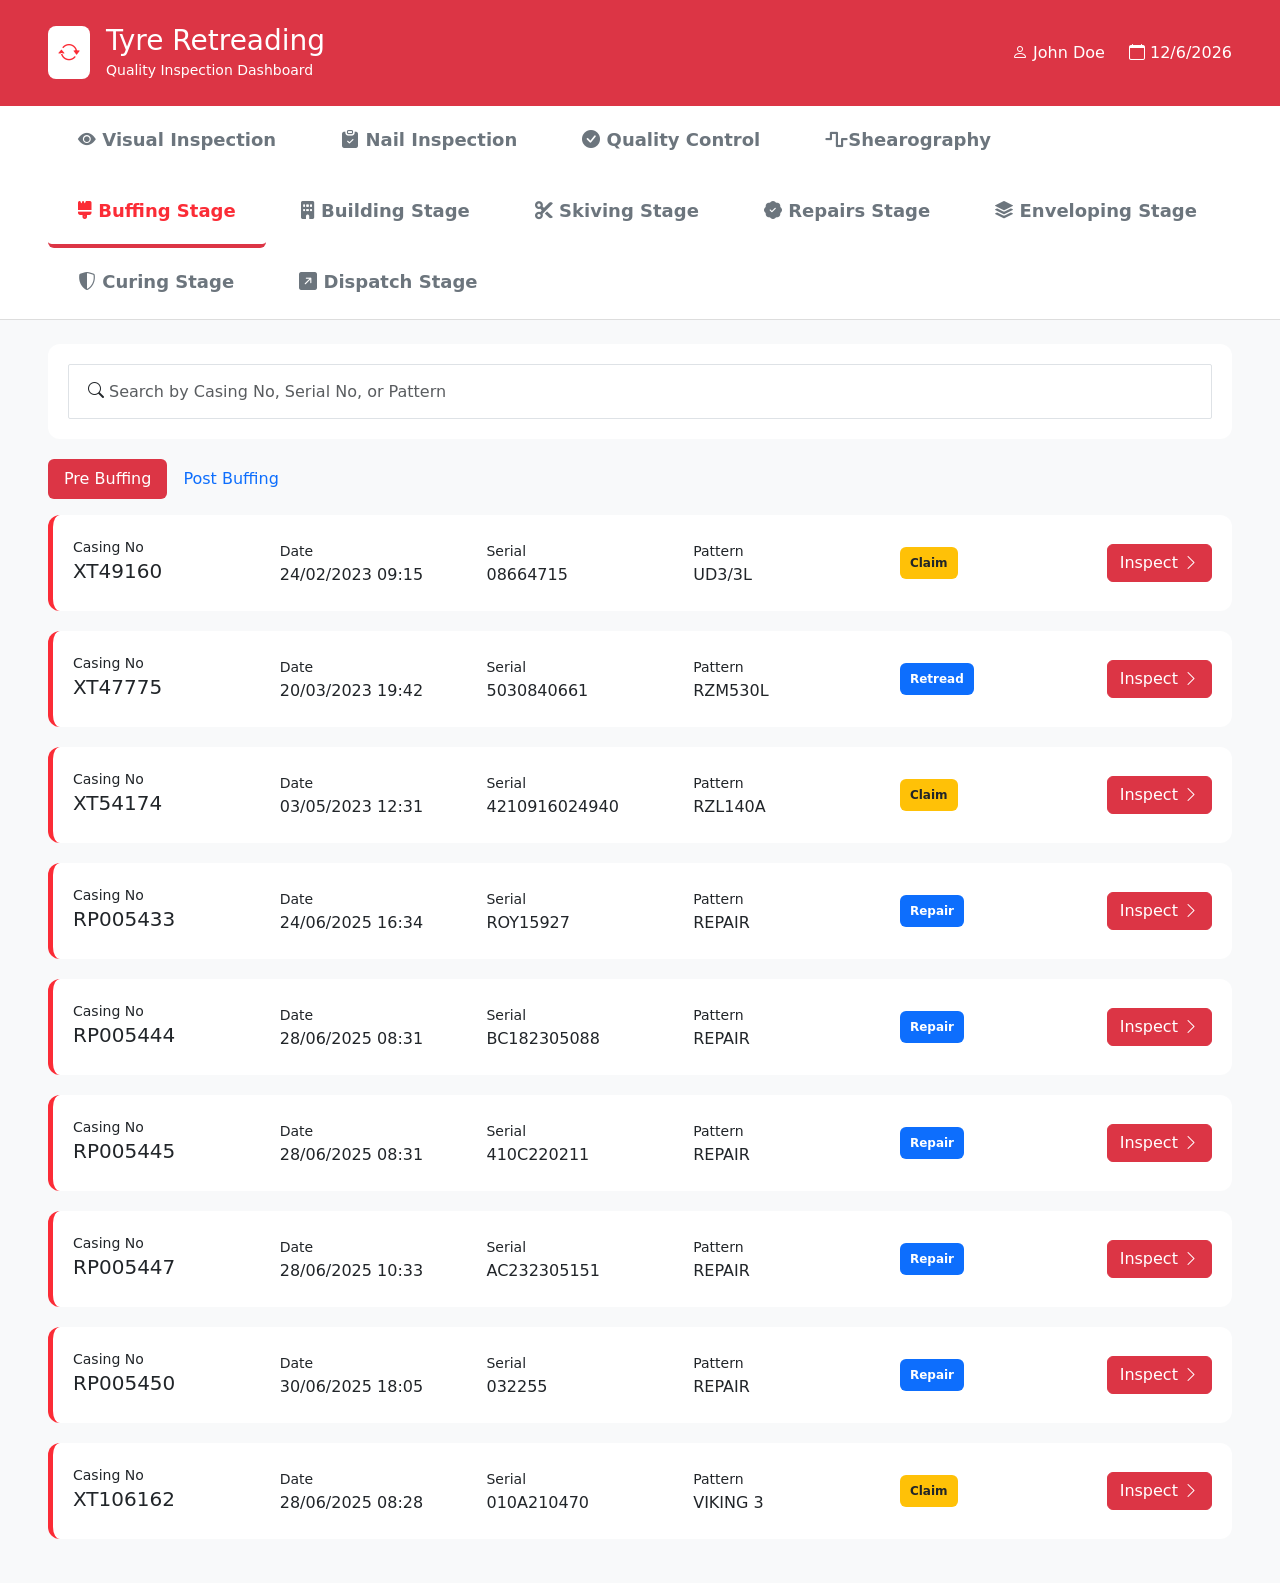
==== buffingStage.html @ 551306a9 "1st commit initiated" ====
<!DOCTYPE html>
<html lang="en">
  <head>
    <meta charset="UTF-8" />
    <meta name="viewport" content="width=device-width, initial-scale=1.0" />
    <title>Tyre Inspection Dashboard</title>
    <!-- Bootstrap 5.3 -->
    <link
      href="https://cdn.jsdelivr.net/npm/bootstrap@5.3.2/dist/css/bootstrap.min.css"
      rel="stylesheet"
    />

    <!-- Bootstrap Icons -->
    <link
      href="https://cdn.jsdelivr.net/npm/bootstrap-icons/font/bootstrap-icons.css"
      rel="stylesheet"
    />
    <!--Font Awesome-->
    <link
      rel="stylesheet"
      href="https://cdnjs.cloudflare.com/ajax/libs/font-awesome/6.5.1/css/all.min.css"
      integrity="sha512-..."
      crossorigin="anonymous"
      referrerpolicy="no-referrer"
    />

    <!-- Custom CSS -->
    <link rel="stylesheet" href="style.css" />
    <link rel="stylesheet" href="buffingStage.css" />
    <link rel="stylesheet" href="postBuffing.css" />
  </head>

  <body>
    <!-- HEADER -->
    <div class="header">
      <div
        class="container-fluid px-5 py-4 d-flex justify-content-between align-items-center"
      >
        <div class="d-flex align-items-center gap-3">
          <div class="logo-box">
            <i class="bi bi-arrow-repeat"></i>
          </div>
          <div>
            <h3 class="mb-0">Tyre Retreading</h3>
            <small>Quality Inspection Dashboard</small>
          </div>
        </div>

        <div class="d-flex gap-4">
          <div><i class="bi bi-person"></i> John Doe</div>
          <div><i class="bi bi-calendar"></i> <span id="today"></span></div>
        </div>
      </div>
    </div>

    <!-- TABS -->
    <div class="tabs">
      <div class="container-fluid px-5">
        <a class="btn tab-btn" href="index.html" onclick="switchTab('visual')">
          <i class="bi bi-eye-fill"></i> Visual Inspection
        </a>
        <a
          class="btn tab-btn"
          href="nailInspection.html"
          onclick="switchTab('nail')"
        >
          <i class="bi bi-clipboard-check-fill"></i> Nail Inspection
        </a>
        <a
          class="btn tab-btn"
          href="qualityControl.html"
          onclick="switchTab('qc')"
        >
          <i class="bi bi-check-circle-fill"></i> Quality Control
        </a>
        <a
          class="btn tab-btn"
          href="shearography.html"
          onclick="switchTab('qc')"
        >
          <i class="fa-solid fa-wave-square"></i>Shearography
        </a>
        <a
          class="btn tab-btn active"
          href="buffingStage.html"
          onclick="switchTab('qc')"
        >
          <i class="fa-solid fa-brush"></i> Buffing Stage
        </a>
        <a
          class="btn tab-btn"
          href="buildingstage.html"
          onclick="switchTab('qc')"
        >
          <i class="fa-solid fa-building"></i> Building Stage
        </a>
        <a class="btn tab-btn" href="skiving.html" onclick="switchTab('qc')">
          <i class="fa-solid fa-scissors"></i>
          Skiving Stage
        </a>
        <a class="btn tab-btn" href="repair.html" onclick="switchTab('qc')">
          <i class="bi bi-patch-check-fill"></i> Repairs Stage
        </a>
        <a class="btn tab-btn" href="" onclick="switchTab('qc')">
          <i class="bi bi-stack"></i> Enveloping Stage
        </a>
        <a class="btn tab-btn" href="" onclick="switchTab('qc')">
          <i class="bi bi-shield-shaded"></i> Curing Stage
        </a>
        <a class="btn tab-btn" href="" onclick="switchTab('qc')">
          <i class="bi bi-arrow-up-right-square-fill"></i> Dispatch Stage
        </a>
      </div>
    </div>

    <!-- CONTENT -->
    <div class="container-fluid px-5 py-4">
      <!-- VISUAL TAB -->
      <div id="visualTab">
        <div class="search-box">
          <i class="bi bi-search"></i>
          <input
            type="text"
            class="form-control"
            id="searchInput"
            placeholder="Search by Casing No, Serial No, or Pattern"
          />
        </div>
        <!-- Tab pre & post -->
        <ul class="nav nav-pills mb-3" id="pills-tab" role="tablist">
          <li class="nav-item" role="presentation">
            <button
              class="nav-link active btn-pre"
              id="pills-home-tab"
              data-bs-toggle="pill"
              data-bs-target="#pills-home"
              type="button"
              role="tab"
              aria-controls="pills-home"
              aria-selected="true"
            >
              Pre Buffing
            </button>
          </li>
          <li class="nav-item" role="presentation">
            <button
              class="nav-link btn-post"
              id="pills-profile-tab"
              data-bs-toggle="pill"
              data-bs-target="#pills-profile"
              type="button"
              role="tab"
              aria-controls="pills-profile"
              aria-selected="false"
            >
              Post Buffing
            </button>
          </li>
        </ul>
        <div class="tab-content" id="pills-tabContent">
          <div
            class="tab-pane fade show active"
            id="pills-home"
            role="tabpanel"
            aria-labelledby="pills-home-tab"
            tabindex="0"
          >
            <div id="inspectionList"></div>
          </div>
          <div
            class="tab-pane fade"
            id="pills-profile"
            role="tabpanel"
            aria-labelledby="pills-profile-tab"
            tabindex="0"
          >
            <div id="postBuffingList"></div>
          </div>
        </div>
      </div>

      <!-- NAIL TAB -->
      <div id="nailTab" class="empty-tab d-none">
        <i class="bi bi-clipboard-check"></i>
        <p>No items pending nail inspection</p>
      </div>

      <!-- QC TAB -->
      <div id="qcTab" class="empty-tab d-none">
        <i class="bi bi-check-circle"></i>
        <p>No items pending quality control</p>
      </div>
    </div>

    <!-- MODAL pree -->
    <div class="modal fade" id="approvalModal" tabindex="-1">
      <div class="modal-dialog modal-xl modal-dialog-centered">
        <div class="modal-content prebuffer-modal">
          <!-- HEADER -->
          <div class="modal-header bg-danger text-white">
            <h4 class="modal-title">
              PRE BUFFING - APPROVAL
            </h4>
          </div>
          <div class="modal-body">
            <div class="modal-info">
              <div>
                <small>Production No</small>
                <h5 id="modalCasing"></h5>
              </div>
              <div>
                <small>Serial No</small>
                <h5 id="modalSerial"></h5>
              </div>
              <div>
                <small>Staff</small>
                <h5>John Doe</h5>
              </div>
            </div>
            <!--body-->
            <div class="container p-2">
              <div class="container-fluid p-1">
                <div class="row g-2">
                  <!-- LEFT PANEL -->
                  <div class="col-md-4">
                    <div class="panel-box">
                      <div class="panel-header">MATERIAL AVAILABILITY</div>

                      <div class="panel-body">
                        <div
                          class="d-flex justify-content-between align-items-center mb-2"
                        >
                          <span><b>Total KGs</b></span>
                          <span class="value-box text-danger">4,584.95</span>
                        </div>

                        <div
                          class="d-flex justify-content-between align-items-center mb-3"
                        >
                          <span><b>Approx. Casings</b></span>
                          <span class="value-box text-danger">371</span>
                        </div>

                        <div class="small-text">
                          Casing Rubber (KG) = 12.38
                          <br />
                          <em
                            >* Casing count estimated with a circumference of
                            3,000</em
                          >
                        </div>
                      </div>
                    </div>
                  </div>

                  <!-- CENTER PANEL -->
                  <div class="col-md-4">
                    <div
                      class="panel-box h-100 d-flex flex-column justify-content-between"
                    >
                      <div class="panel-body">
                        <div class="record-box">
                          <div class="record-header">Record [1 of 1]</div>
                          <div class="record-item">
                            <b>Casing Size:</b> 315/80 R 22.5
                          </div>
                          <div class="record-item"><b>Make:</b> ETERNITY</div>
                          <div class="record-item"><b>Model:</b> EXD670</div>
                          <div class="record-item"><b>Brand:</b> RUZI</div>
                          <div class="record-item"><b>Pattern:</b> RZM530L</div>
                          <div class="record-item"><b>Width:</b> 242</div>
                        </div>
                      </div>
                    </div>
                  </div>
                  <!-- RIGHT PANEL -->
                  <div class="col-md-4">
                    <div
                      class="panel-box h-100 d-flex flex-column justify-content-between"
                    >
                      <div class="panel-body">
                        <div class="suggest text-danger mb-2">
                          <i class="bi bi-plus-square"></i> Suggest NEW pattern
                        </div>

                        <div class="mb-2">
                          <label class="form-label">PATTERN</label>
                          <select class="form-select">
                            <option>--- Select Pattern ---</option>
                          </select>
                        </div>

                        <div class="mb-2">
                          <label class="form-label">WIDTH</label>
                          <select class="form-select">
                            <option>--- Select Width ---</option>
                          </select>
                        </div>

                        <div class="mb-2">
                          <label class="form-label">Brand</label>
                          <select class="form-select">
                            <option></option>
                          </select>
                        </div>

                        <div class="mb-3">
                          <label class="form-label">Holding Reason</label>
                          <select class="form-select">
                            <option>--- Select Reason ---</option>
                          </select>
                        </div>
                      </div>

                      <button class="btn btn-hold w-100">
                        <i class="bi bi-dash-circle me-2"></i> HOLD
                      </button>
                    </div>
                  </div>
                </div>
              </div>
            </div>
            <div class="row g-3">
              <button
                class="btn w-100 btn-approve mt-3 btn-lg-action d-flex align-items-center justify-content-center gap-3"
              >
                <b>APPROVED</b>
                <span class="icon-box">
                  <i class="bi bi-check-lg"></i>
                </span>
              </button>
              <button
                class="btn w-100 mt-3 btn-cancel btn-sm-action d-flex align-items-center justify-content-center gap-2"
              >
                Cancel
                <span class="icon-box">
                  <i class="bi bi-x-circle"></i>
                </span>
              </button>
            </div>
          </div>
        </div>
      </div>
    </div>
    <!--MODAL Post Buffing-->
    <div class="modal fade" id="postBuffingModal" tabindex="-1">
      <div class="modal-dialog modal-xl modal-dialog-centered">
        <div class="modal-content postbuff-modal">
          <!-- HEADER -->
          <div class="modal-header bg-danger text-white">
            <h4 class="modal-title">
              POST BUFFING - APPROVAL
            </h4>
          </div>

          <!-- TOP INFO -->
          <div class="container">
            <div class="postbuff-top">
              <div>
                <small>Production No#</small>
                <h5 id="modalCasing"></h5>
              </div>
              <div>
                <small>Serial No#</small>
                <h5 id="modalSerial"></h5>
              </div>
              <div>
                <small>Staff Name</small>
                <h5>John Doe</h5>
              </div>
            </div>
            <!-- BODY -->
            <div class="modal-body">
              <div class="row g-3">
                <!-- MATERIAL AVAILABILITY -->
                <div class="col-md-3">
                  <div class="box material-box">
                    <div class="box-title">MATERIAL AVAILABILITY</div>

                    <div class="row mb-2">
                      <div class="col">Total KGs</div>
                      <div class="col text-danger fw-bold text-end">0.00</div>
                    </div>

                    <div class="row mb-2">
                      <div class="col">Approx. Casings</div>
                      <div class="col text-danger fw-bold text-end">0</div>
                    </div>

                    <hr />
                    <small>Casing Rubber (KG) = 0</small>
                    <small class="d-block mt-2">
                      * Casing count estimated with a circumference of 0
                    </small>
                  </div>
                </div>

                <!-- DETAILS FORM -->
                <div class="col-md-5">
                  <div class="box">
                    <div class="mb-2">
                      <label>Pattern</label>
                      <input
                        class="form-control text-center"
                        value="RUZI - RZT510"
                        readonly
                      />
                    </div>

                    <div class="row mb-2">
                      <div class="col">
                        <label>Crown Width</label>
                        <div class="input-group">
                          <input class="form-control" />
                          <button class="btn btn-outline-secondary">...</button>
                        </div>
                      </div>
                      <div class="col">
                        <label>Circumference</label>
                        <div class="input-group">
                          <input class="form-control" />
                          <button class="btn btn-outline-secondary">...</button>
                        </div>
                      </div>
                    </div>

                    <div class="mb-2">
                      <label>Damage Level</label>
                      <select class="form-select">
                        <option>-- Select Damage Level --</option>
                      </select>
                    </div>

                    <div class="mb-3">
                      <label>Remarks</label>
                      <textarea class="form-control" rows="3"></textarea>
                    </div>

                    <div class="col">
                      <button
                        class="btn w-100 btn-approve btn-lg-action d-flex align-items-center justify-content-center gap-3"
                      >
                        <b>APPROVED</b>
                        <span class="icon-box">
                          <i class="bi bi-check-lg"></i>
                        </span>
                      </button>
                    </div>
                  </div>
                </div>

                <!-- REJECTION -->
                <div class="col-md-4">
                  <div class="box h-100">
                    <div class="mb-3">
                      <label class="fw-bold">Rejection Reason</label>
                      <select class="form-select">
                        <option>--- Select Reason ---</option>
                      </select>
                    </div>

                    <div class="col">
                      <button
                        class="btn w-100 btn-reject btn-lg-action d-flex align-items-center justify-content-center gap-3"
                      >
                        <b>REJECTED</b>
                        <span class="icon-box">
                          <i class="bi bi-x-lg"></i>
                        </span>
                      </button>
                    </div>
                  </div>
                </div>
              </div>

              <!-- FOOTER NOTE -->
              <p class="text-center mt-3 fw-semibold">
                NOTE: Material availability is calculated after entering Crown
                Width & Circumference
              </p>

              <button
                class="btn w-100 mt-3 btn-cancel btn-sm-action d-flex align-items-center justify-content-center gap-2"
                data-bs-dismiss="modal"
              >
                Cancel
                <span class="icon-box">
                  <i class="bi bi-x-circle"></i>
                </span>
              </button>
            </div>
          </div>
        </div>
      </div>
    </div>

    <!-- JS -->
    <script src="https://cdn.jsdelivr.net/npm/bootstrap@5.3.2/dist/js/bootstrap.bundle.min.js"></script>
    <script src="buffingStage.js"></script>
    <script>
      const select = document.getElementById("sectionWidth");
      const box = document.getElementById("floatBox");

      select.addEventListener("change", function () {
        if (this.value) {
          box.classList.add("has-value");
        } else {
          box.classList.remove("has-value");
        }
      });
    </script>
    <script>
      document.addEventListener("DOMContentLoaded", function () {
        const searchInput = document.getElementById("searchInput");

        searchInput.addEventListener("input", function () {
          const value = this.value.toLowerCase();
          const cards = document.querySelectorAll(".inspection-card");

          cards.forEach((card) => {
            const text = card.innerText.toLowerCase();

            if (text.includes(value)) {
              card.style.display = "";
            } else {
              card.style.display = "none";
            }
          });
        });
      });
    </script>
  </body>
</html>
---- style.css ----
body {
  background: linear-gradient(to bottom right, #f8f9fa, #e9ecef);
  /* color: #f2f2f2; 
  #fb2c36 #ef23369e*/
}

.header {
  background: #dc3545;
  color: white;
}

.logo-box {
  background: white;
  color: #fb2c36;
  padding: 10px;
  border-radius: 8px;
  font-size: 22px;
}

.tabs {
  background: white;
  border-bottom: 1px solid #ddd;
}


.tab-btn {
  border: none;
  background: none;
  padding: 20px 30px;
  font-size: 18px;
  font-weight: 600;
  color: #6c757d;
  border-bottom: 4px solid transparent;
}

.tab-btn.active {
  color: #fb2c36;
  border-bottom-color: #dc3545;
}

.search-box {
  background: white;
  padding: 20px;
  border-radius: 12px;
  box-shadow: none;
  position: relative;
  margin-bottom: 20px;
  outline: none;
}

.search-box i {
  position: absolute;
  top: 50%;
  left: 40px;
  transform: translateY(-50%);
}

.search-box input {
  padding-left: 40px;
  height: 55px;
}

.inspection-card {
  background: white;
  border-left: 5px solid #fb2c36;
  padding: 20px;
  border-radius: 12px;
  margin-bottom: 20px;
}

.empty-tab {
  background: white;
  text-align: center;
  padding: 80px;
  border-radius: 12px;
}

.empty-tab i {
  font-size: 70px;
  color: #ccc;
}

.modal-info {
  display: grid;
  grid-template-columns: repeat(3, 1fr);
  background: #f8f9fa;
  padding: 20px;
  border-radius: 10px;
}

/* .btn-cancel{
    background-color: #f2f2f2;
    color: black;
} */
/* .form-select:focus,
.form-select:focus{
    border-color: none ;
    outline: none !important;
    box-shadow: none !important;
} */
.form-control:focus{
    border-color: #ced4da;
    outline: none;
    box-shadow: none;
}
.bg-warning{
padding: 10px;
}
.bg-primary{
    padding: 10px;
}

.floating-select {
  position: relative;
}

.floating-select select {
  height: 52px;
  padding-top: 22px;
}

.lable-con {
  position: absolute;
  left: 12px;
  top: 50%;
  transform: translateY(-50%);
  font-size: 14px;
  font-weight: 400;
  color: #777;
  pointer-events: none;
  transition: 0.2s ease;
}

/* Move label up but stay inside */
.floating-select select:focus + .lable-con,
.floating-select.has-value .lable-con {
  top: 8px;
  font-weight: 300;
  font-size: 12px;
  color: #464545;
}
.floating-select{
    position: relative;
    border: 1px solid #5a5a5a;
    border-radius: 8px;
    outline: none !important;
    box-shadow: none !important;
}
.floating-select select{
    outline: none;
    box-shadow: none;   
    border-color: none;
}
.form-select:focus {
  border-color: #ced4da;  
  box-shadow: none;       
  outline: none;
}
/* aprove reject button*/
/* .py-3{
    padding-top: 3rem !important;
    padding-bottom: 3rem !important;
}
b, strong {
    font-weight: bolder;
    font-size: large;
    color: black;
}
.btn-reject{
    background-color: #e7293aa3 ;
    --bs-btn-hover-bg: #e13949d6;
}

.btn-approve{
    background-color: #3ed18dc4;
    --bs-btn-hover-bg: #26a369d9;
} */


/* COMMON BUTTON EFFECT (same as Upgrade button) */
.btn-approve,
.btn-reject,
.btn-cancel {
  border-radius: 14px;
  font-weight: 700;
  transition: all 0.3s ease;
  box-shadow: 0 6px 15px rgba(0, 0, 0, 0.15);
}

/* HOVER LIFT EFFECT */
.btn-approve:hover,
.btn-reject:hover,
.btn-cancel:hover {
  transform: translateY(-2px);
  box-shadow: 0 10px 25px rgba(0, 0, 0, 0.25);
}

/* ACTIVE CLICK */
.btn-approve:active,
.btn-reject:active,
.btn-cancel:active {
  transform: translateY(0);
  box-shadow: 0 4px 10px rgba(0, 0, 0, 0.2);
}

/* APPROVE BUTTON */
.btn-approve {
  background: linear-gradient(135deg, #26a369,#28a745);
  color: #fff;
}

.btn-approve:hover {
  background: linear-gradient(135deg, #259c65, #28a745);
  color: #fff;
}

/* REJECT BUTTON */
.btn-reject {
  background: linear-gradient(135deg, #dc3545, #f54b5c);
  color: #fff;
}

.btn-reject:hover {
  background: linear-gradient(135deg, #dc3545, #f54b5c);
  color: #fff;
}

/* CANCEL BUTTON */
.btn-cancel {
  background: linear-gradient(135deg, #f7f7f7, #e2e2e2);
  color: #000;
}

.btn-cancel:hover {
  background: linear-gradient(135deg, #ffffff, #d6d6d6);
}

/* TEXT */
b, strong {
  font-size: 1.1rem;
}

/* KEEP YOUR BIG HEIGHT */
.py-3 {
  padding-top: 1.2rem !important;
  padding-bottom: 1.2rem !important;
}

/* ICON BOX (same as Upgrade) */
.icon-box {
  background: rgba(255, 255, 255, 0.35);
  padding: 8px 12px;
  border-radius: 10px;
  display: flex;
  align-items: center;
  justify-content: center;
}

/* COMMON BUTTON EFFECT */
.btn-approve,
.btn-reject,
.btn-cancel {
  border-radius: 14px;
  font-weight: 700;
  transition: all 0.3s ease;
  box-shadow: 0 6px 15px rgba(0, 0, 0, 0.18);
}

/* HOVER */
.btn-approve:hover,
.btn-reject:hover,
.btn-cancel:hover {
  transform: translateY(-2px);
  box-shadow: 0 10px 25px rgba(0, 0, 0, 0.3);
}

/* APPROVE */
.btn-approve {
  background: linear-gradient(135deg, #28a745, #26a369,#28a745);
  color: #fff;
}

/* REJECT */
.btn-reject {
  background: linear-gradient(135deg,#dc3545, #f54f5f,#dc3545);
  color: #fff;
}

/* CANCEL */
.btn-cancel {
  background: linear-gradient(135deg, #f7f7f7, #e2e2e2);
  color: #615e5e;
}
/* BIG ACTION BUTTONS (Approve / Reject) */
.btn-lg-action {
  padding-top: 1.6rem;
  padding-bottom: 1.6rem;
  font-size: 1.2rem;
}

/* SMALL CANCEL BUTTON */
.btn-sm-action {
  padding-top: 0.7rem;
  padding-bottom: 0.7rem;
  font-size: 1rem;
}

/* ICON SIZE MATCH */
.btn-lg-action .icon-box {
  padding: 10px 14px;
}

.btn-sm-action .icon-box {
  padding: 6px 10px;
}
---- buffingStage.css ----
.prebuffer-modal {
  background: #fff;
  border-radius: 6px;
}

.prebuffer-header {
  background: #dc3545;
  color: #fff;
  padding: 18px;
  font-size: 20px;
  font-weight: 600;
}

.prebuffer-top {
  background: #ffffff;
  border-radius: 10px;
  margin: 15px;
  padding: 20px;
  display: flex;
  justify-content: space-between;
}

.prebuffer-top div label {
  font-size: 12px;
  display: block;
}

.prebuffer-top div span {
  background: #888;
  color: #fff;
  padding: 4px 10px;
  border-radius: 3px;
  font-weight: bold;
}

.box {
  background: #fdf2e6;
  padding: 15px;
  border: 2px solid #dc3545;
  height: 100%;
}

.card-orange .box-title {
  background: #dc3545;
  color: #fff;
  padding: 5px;
  margin: -15px -15px 10px;
  font-weight: bold;
}

.danger {
  color: #dc3545;
  font-weight: bold;
}

.record-box ul {
  padding-left: 15px;
}

.record-box li {
  list-style: none;
  margin-bottom: 5px;
}
.prebuffer-top label {
  font-size: 13px;
  color: #6c757d;
}
.box {
  background: #ffffff;
  border-radius: 10px;
  padding: 18px;
  box-shadow: 0 6px 16px rgba(0,0,0,0.08);
}
/* Pre & Post Buffing Tabs */
/* Active tab only */
.nav-pills .nav-link.active {
  background-color: #dc3545 !important;
  color: #fff !important;
}

/* Optional: remove hover effect on inactive tabs */
.nav-pills .nav-link:hover {
  background-color: transparent;
  color: inherit;
}

body {
  background: #f8f9fa;
}

/* PANEL BOX */
.panel-box {
  border: 2px solid #dc3545;
  background: #fff3e6;
  border-radius: 4px;
}

/* HEADER */
.panel-header {
  background: #dc3545;
  color: #fff;
  font-weight: 700;
  padding: 8px 12px;
  font-size: 14px;
}

/* BODY */
.panel-body {
  padding: 12px;
}

/* VALUE BOX */
.value-box {
  background: #f8f9fa;
  border: 1px solid #aaa;
  padding: 4px 12px;
  font-weight: 700;
  min-width: 80px;
  text-align: center;
}

/* RECORD */
.record-box {
  border: 1px solid #ccc;
  background: #fff;
  padding: 10px;
}

.record-header {
  font-size: 13px;
  margin-bottom: 8px;
  font-weight: 600;
}

.record-item {
  font-size: 13px;
  margin-bottom: 3px;
}

/* TEXT */
.small-text {
  font-size: 20px;
}

/* SUGGEST */
.suggest {
  font-weight: 600;
  cursor: pointer;
}

/* APPROVE BUTTON */
.btn-approve {
  background: #28a745;
  color: #fff;
  font-size: 22px;
  font-weight: 700;
  padding: 18px;
}

.btn-approve:hover {
  background: #218838;
  color: #fff;
}

/* HOLD BUTTON */
.btn-hold {
  background: #fff3cd;
  color: #000;
  font-size: 22px;
  font-weight: 700;
  padding: 18px;
  border: 1px solid #e0c97f;
}

.btn-hold:hover {
  background: #ffe69c;
}
---- postBuffing.css ----
/* ***********************Post Buffing modal css ************* */

.postbuff-modal {
   background: #fff;
  border-radius: 6px;
}



.postbuff-top {
  background: #f8f9fa;
  border-radius: 10px;
  margin: 15px;
  justify-content: space-between;
  display: grid;
  grid-template-columns: repeat(3, 1fr);
  padding: 20px;
}

.postbuff-top label {
  font-size: 12px;
  display: block;
}

.postbuff-top span {
  background: #f8f9fa;
  color: #fff;
  padding: 4px 12px;
  font-weight: 600;
  border-radius: 3px;
}

.box {
  background: #fdf2e6;
  border: 2px solid #dc3545;
  padding: 15px;
  height: 100%;
}

.box-title {
  background: #dc3545;
  color: #fff;
  padding: 6px;
  margin: -15px -15px 10px;
  font-weight: 700;
}

.form-control,
.form-select {
  border-radius: 2px;
}

.btn-approve {
  background: linear-gradient(135deg, #26a369, #28a745);;
  border: 2px solid #7bd77b;
  font-size: 22px;
  font-weight: 700;
  padding: 20px;
}

.btn-reject {
  background: linear-gradient(135deg, #dc3545, #f54b5c);
  color: #fff;
}

.btn-reject:hover {
  background: linear-gradient(135deg, #dc3545, #f54b5c);
  color: #fff;
}
/* CANCEL BUTTON */
.btn-cancel {
  background: linear-gradient(135deg, #f7f7f7, #e2e2e2);
  color: #000;
}

.btn-cancel:hover {
  background: linear-gradient(135deg, #ffffff, #d6d6d6);
}
.container{
  position: relative;
    flex: 1 1 auto;
}
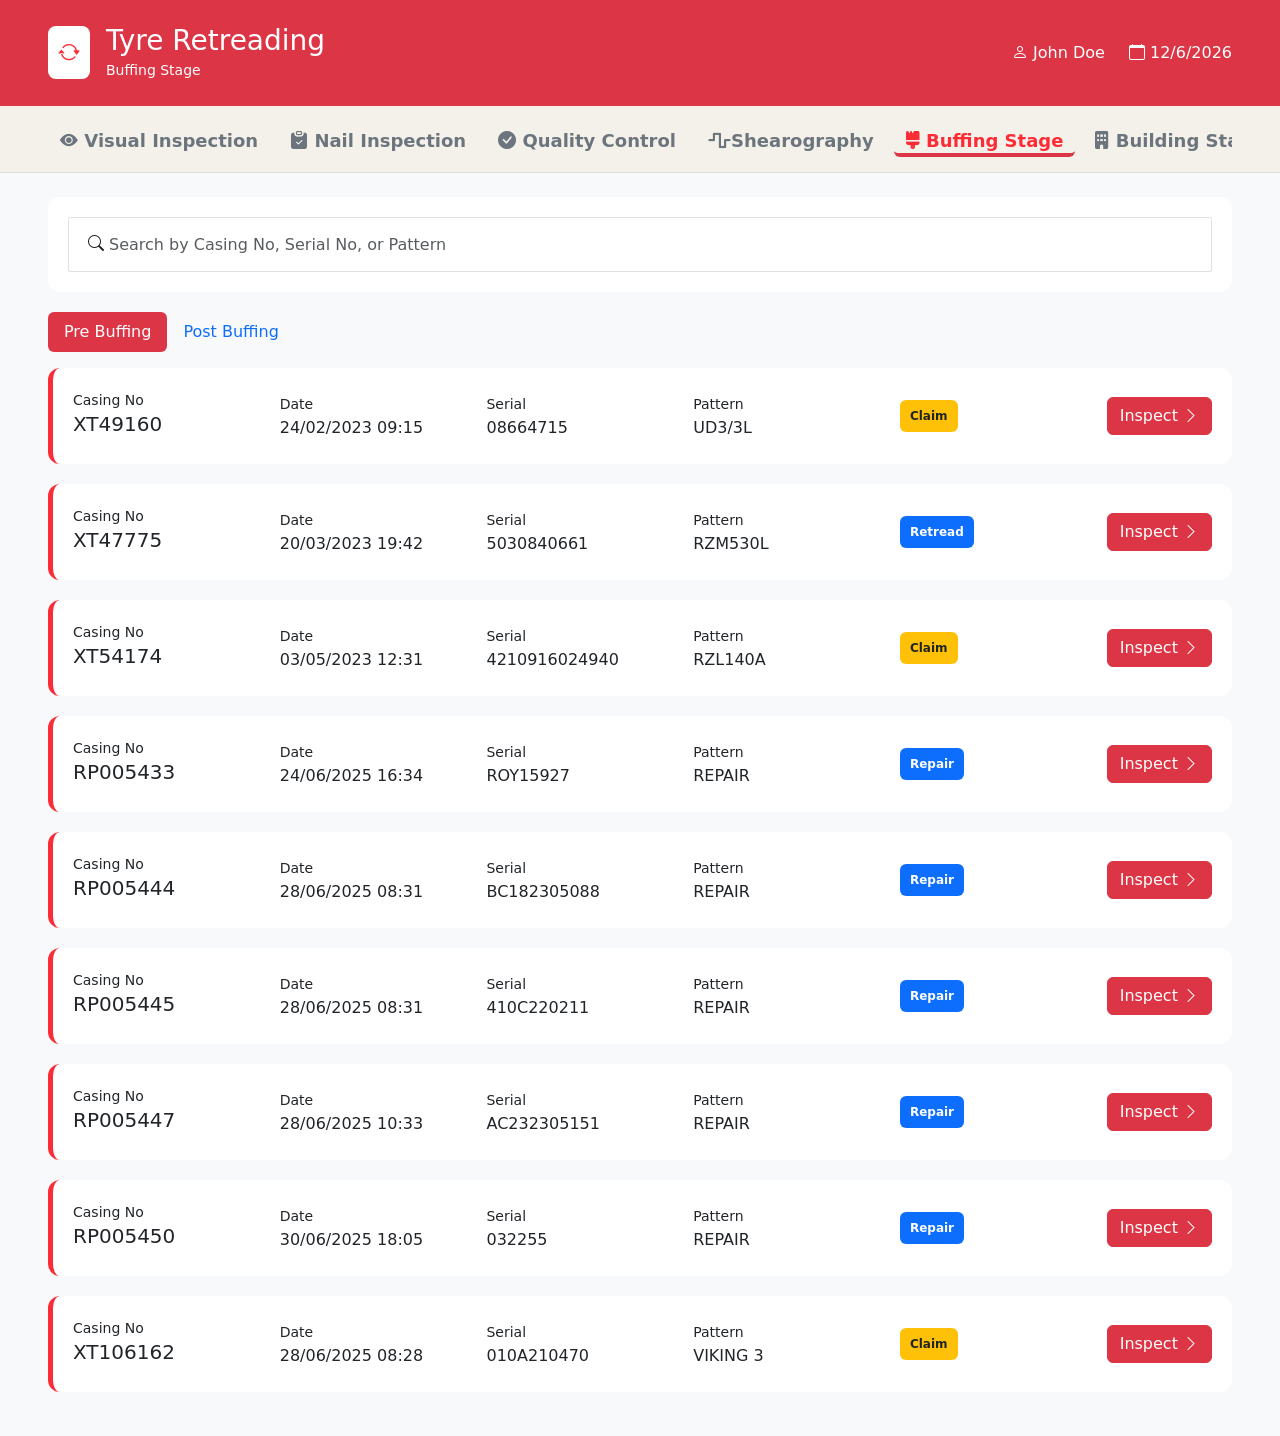
==== commit 5bda6054: "scrollable tabs" ====
--- a/buffingStage.html
+++ b/buffingStage.html
@@ -1,4 +1,4 @@
-<!DOCTYPE html>
+<!doctype html>
 <html lang="en">
   <head>
     <meta charset="UTF-8" />
@@ -42,7 +42,7 @@
           </div>
           <div>
             <h3 class="mb-0">Tyre Retreading</h3>
-            <small>Quality Inspection Dashboard</small>
+            <small>Buffing Stage</small>
           </div>
         </div>
 
@@ -56,60 +56,66 @@
     <!-- TABS -->
     <div class="tabs">
       <div class="container-fluid px-5">
-        <a class="btn tab-btn" href="index.html" onclick="switchTab('visual')">
-          <i class="bi bi-eye-fill"></i> Visual Inspection
-        </a>
-        <a
-          class="btn tab-btn"
-          href="nailInspection.html"
-          onclick="switchTab('nail')"
-        >
-          <i class="bi bi-clipboard-check-fill"></i> Nail Inspection
-        </a>
-        <a
-          class="btn tab-btn"
-          href="qualityControl.html"
-          onclick="switchTab('qc')"
-        >
-          <i class="bi bi-check-circle-fill"></i> Quality Control
-        </a>
-        <a
-          class="btn tab-btn"
-          href="shearography.html"
-          onclick="switchTab('qc')"
-        >
-          <i class="fa-solid fa-wave-square"></i>Shearography
-        </a>
-        <a
-          class="btn tab-btn active"
-          href="buffingStage.html"
-          onclick="switchTab('qc')"
-        >
-          <i class="fa-solid fa-brush"></i> Buffing Stage
-        </a>
-        <a
-          class="btn tab-btn"
-          href="buildingstage.html"
-          onclick="switchTab('qc')"
-        >
-          <i class="fa-solid fa-building"></i> Building Stage
-        </a>
-        <a class="btn tab-btn" href="skiving.html" onclick="switchTab('qc')">
-          <i class="fa-solid fa-scissors"></i>
-          Skiving Stage
-        </a>
-        <a class="btn tab-btn" href="repair.html" onclick="switchTab('qc')">
-          <i class="bi bi-patch-check-fill"></i> Repairs Stage
-        </a>
-        <a class="btn tab-btn" href="" onclick="switchTab('qc')">
-          <i class="bi bi-stack"></i> Enveloping Stage
-        </a>
-        <a class="btn tab-btn" href="" onclick="switchTab('qc')">
-          <i class="bi bi-shield-shaded"></i> Curing Stage
-        </a>
-        <a class="btn tab-btn" href="" onclick="switchTab('qc')">
-          <i class="bi bi-arrow-up-right-square-fill"></i> Dispatch Stage
-        </a>
+        <div class="tabs-scroll">
+          <a
+            class="btn tab-btn"
+            href="index.html"
+            onclick="switchTab('visual')"
+          >
+            <i class="bi bi-eye-fill"></i> Visual Inspection
+          </a>
+          <a
+            class="btn tab-btn"
+            href="nailInspection.html"
+            onclick="switchTab('nail')"
+          >
+            <i class="bi bi-clipboard-check-fill"></i> Nail Inspection
+          </a>
+          <a
+            class="btn tab-btn"
+            href="qualityControl.html"
+            onclick="switchTab('qc')"
+          >
+            <i class="bi bi-check-circle-fill"></i> Quality Control
+          </a>
+          <a
+            class="btn tab-btn"
+            href="shearography.html"
+            onclick="switchTab('qc')"
+          >
+            <i class="fa-solid fa-wave-square"></i>Shearography
+          </a>
+          <a
+            class="btn tab-btn active"
+            href="buffingStage.html"
+            onclick="switchTab('qc')"
+          >
+            <i class="fa-solid fa-brush"></i> Buffing Stage
+          </a>
+          <a
+            class="btn tab-btn"
+            href="buildingstage.html"
+            onclick="switchTab('qc')"
+          >
+            <i class="fa-solid fa-building"></i> Building Stage
+          </a>
+          <a class="btn tab-btn" href="skiving.html" onclick="switchTab('qc')">
+            <i class="fa-solid fa-scissors"></i>
+            Skiving Stage
+          </a>
+          <a class="btn tab-btn" href="repair.html" onclick="switchTab('qc')">
+            <i class="bi bi-patch-check-fill"></i> Repairs Stage
+          </a>
+          <a class="btn tab-btn" href="" onclick="switchTab('qc')">
+            <i class="bi bi-stack"></i> Enveloping Stage
+          </a>
+          <a class="btn tab-btn" href="" onclick="switchTab('qc')">
+            <i class="bi bi-shield-shaded"></i> Curing Stage
+          </a>
+          <a class="btn tab-btn" href="dispatch.html" onclick="switchTab('qc')">
+            <i class="bi bi-arrow-up-right-square-fill"></i> Dispatch Stage
+          </a>
+        </div>
       </div>
     </div>
 
@@ -198,9 +204,7 @@
         <div class="modal-content prebuffer-modal">
           <!-- HEADER -->
           <div class="modal-header bg-danger text-white">
-            <h4 class="modal-title">
-              PRE BUFFING - APPROVAL
-            </h4>
+            <h4 class="modal-title">PRE BUFFING - APPROVAL</h4>
           </div>
           <div class="modal-body">
             <div class="modal-info">
@@ -348,9 +352,7 @@
         <div class="modal-content postbuff-modal">
           <!-- HEADER -->
           <div class="modal-header bg-danger text-white">
-            <h4 class="modal-title">
-              POST BUFFING - APPROVAL
-            </h4>
+            <h4 class="modal-title">POST BUFFING - APPROVAL</h4>
           </div>
 
           <!-- TOP INFO -->
@@ -358,11 +360,11 @@
             <div class="postbuff-top">
               <div>
                 <small>Production No#</small>
-                <h5 id="modalCasing"></h5>
+                <h5 id="modalCasingNo"></h5>
               </div>
               <div>
                 <small>Serial No#</small>
-                <h5 id="modalSerial"></h5>
+                <h5 id="modalSerialNo"></h5>
               </div>
               <div>
                 <small>Staff Name</small>
@@ -452,11 +454,18 @@
                 <!-- REJECTION -->
                 <div class="col-md-4">
                   <div class="box h-100">
-                    <div class="mb-3">
-                      <label class="fw-bold">Rejection Reason</label>
-                      <select class="form-select">
-                        <option>--- Select Reason ---</option>
+                    <div class="floating-select mb-3" id="floatBox">
+                      <select class="form-select" id="sectionWidth">
+                        <option value="" selected disabled hidden></option>
+                        <option value="Damaged Casing">Damaged Casing</option>
+                        <option value="Incorrect Pattern">
+                          Incorrect Pattern
+                        </option>
+                        <option value="Quality Issues">Quality Issues</option>
                       </select>
+                      <label for="sectionWidth" class="lable-con"
+                        >Rejection Reason</label
+                      >
                     </div>
 
                     <div class="col">
--- a/style.css
+++ b/style.css
@@ -314,5 +314,40 @@
   padding: 6px 10px;
 }
 
-
-
+/* SCROLLABLE TABS (ONE LINE)*/
+
+.tabs {
+  background: #f4f1ea;
+  border-bottom: 1px solid #ddd;
+}
+
+.tabs-scroll {
+  display: flex;
+  flex-wrap: nowrap;           /* FORCE single line */
+  gap: 8px;
+  overflow-x: auto;            /* horizontal scroll */
+  overflow-y: hidden;
+  padding: 15px 0;
+  scrollbar-width: thin;
+}
+
+/* Hide ugly scrollbar (optional) */
+.tabs-scroll::-webkit-scrollbar {
+  height: 6px;
+}
+
+.tabs-scroll::-webkit-scrollbar-thumb {
+  background: #bbb;
+  border-radius: 10px;
+}
+
+.tab-btn {
+  white-space: nowrap;         /* Prevent wrapping */
+  flex-shrink: 0;              /* Prevent shrinking */
+  height: 36px;
+  padding: 6px 12px;
+}
+
+
+
+
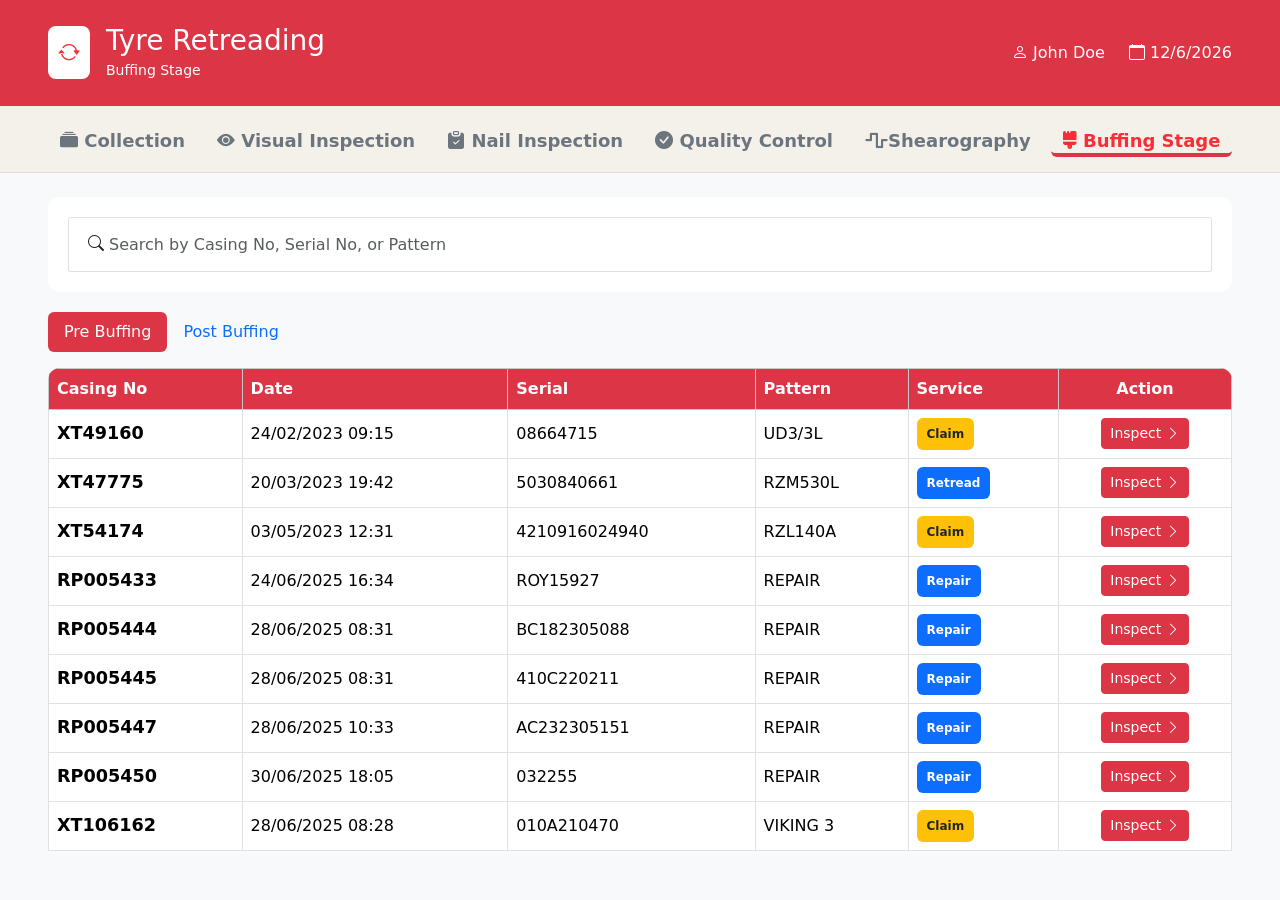
==== commit bbf2d0e5: "collection page created. table is updated." ====
--- a/buffingStage.html
+++ b/buffingStage.html
@@ -57,6 +57,13 @@
     <div class="tabs">
       <div class="container-fluid px-5">
         <div class="tabs-scroll">
+          <a
+            class="btn tab-btn"
+            href="collection.html"
+            onclick="switchTab('collect')"
+          >
+            <i class="bi bi-collection-fill"></i> Collection
+          </a>
           <a
             class="btn tab-btn"
             href="index.html"
--- a/style.css
+++ b/style.css
@@ -347,7 +347,30 @@
   height: 36px;
   padding: 6px 12px;
 }
-
-
-
-
+table th {
+  font-weight: 600;
+  white-space: nowrap;
+}
+
+table td {
+  vertical-align: middle;
+}
+
+.table-hover tbody tr:hover {
+  background-color: #f8f9fa;
+}
+
+.table-responsive {
+  border-radius: 12px;
+  overflow: hidden;
+}
+/* TABLE HEADER COLOR */
+table thead th {
+  background-color: #dc3545 !important; /* Bootstrap danger */
+  color: #fff !important;
+  vertical-align: middle;
+  white-space: nowrap;
+}
+
+
+
